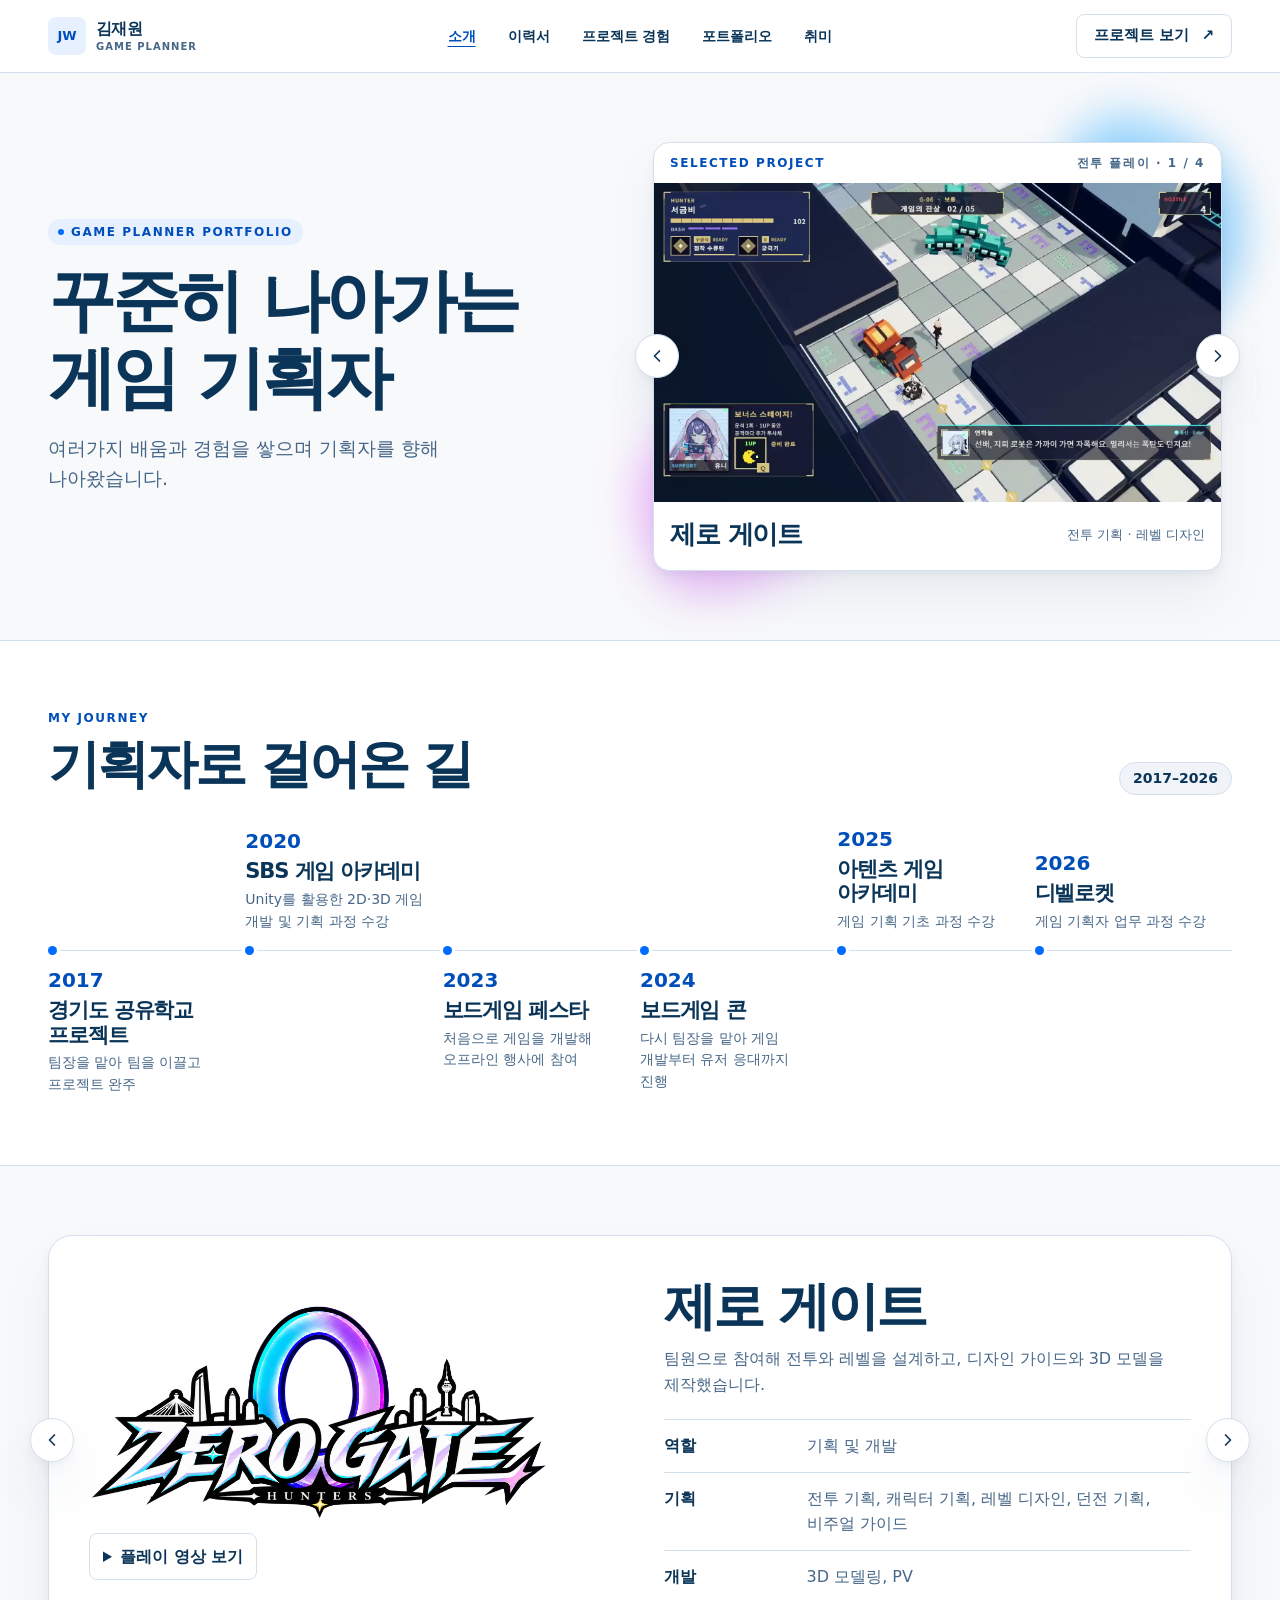
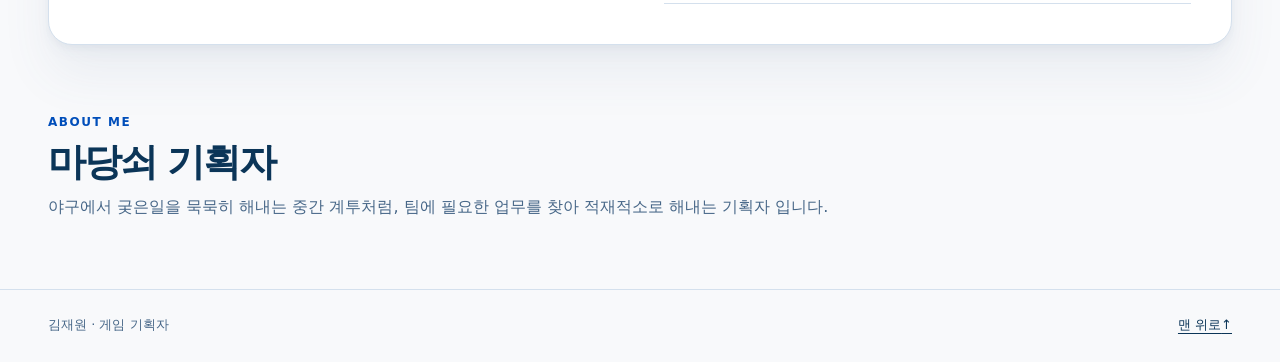
==== index.html @ 3f3bd254 "홈 프로젝트 카드에서 마인스톡을 세 번째로 이동" ====
<!doctype html>
<html lang="ko">
<head>
  <meta charset="utf-8">
  <meta name="viewport" content="width=device-width, initial-scale=1">
  <meta name="description" content="게임 기획자 김재원의 프로젝트, 기획자로 걸어온 연혁, 제로 게이트 작업을 소개합니다.">
  <title>김재원 · 게임 기획자 포트폴리오</title>
  <link rel="stylesheet" href="site-theme.css?v=2">
  <style>
    main { overflow-x: clip; }

    .hero { display: grid; grid-template-columns: minmax(0, 1fr) minmax(0, 1.07fr); align-items: center; gap: clamp(22px, 5vw, 72px); padding-block: var(--section); }
    .hero-copy { display: grid; justify-items: start; gap: 17px; }
    .hero-label { display: inline-flex; align-items: center; gap: 7px; padding: 5px 10px; border-radius: 999px; background: var(--badge); }
    .hero-label::before { content: ''; width: 6px; height: 6px; border-radius: 50%; background: var(--blue); }
    h1 { font-size: clamp(37px, 5.35vw, 80px); line-height: 1.12; letter-spacing: -.055em; }
    .hero-copy p { max-width: 24em; font-size: clamp(15px, 1.5vw, 19px); }
    .hero-visual { position: relative; isolation: isolate; margin: 0 10px 0 0; }
    .hero-visual::before, .hero-visual::after { content: ''; position: absolute; z-index: -1; filter: blur(22px); opacity: .39; pointer-events: none; }
    .hero-visual::before { left: -18px; bottom: -11px; width: 38%; height: 42%; border-radius: 53% 47% 63% 37%; background: var(--pink); transform: rotate(-17deg); }
    .hero-visual::after { right: -22px; top: -15px; width: 35%; height: 49%; border-radius: 35% 65% 58% 42%; background: var(--cyan); transform: rotate(22deg); }
    .preview-frame, .case-frame { overflow: hidden; border: 1px solid var(--hairline); border-radius: 16px; background: var(--paper); box-shadow: var(--elevation); }
    .project-track { display: grid; grid-auto-flow: column; grid-auto-columns: 100%; transform: translateX(calc(-100% * var(--project-index, 0))); transition: transform 260ms ease; }
    .preview { display: flex; flex-direction: column; min-width: 0; }
    .preview-label { display: flex; justify-content: space-between; flex-wrap: wrap; gap: 4px 12px; padding: 12px 16px; }
    .preview-label span:last-child { color: var(--slate); }
    .preview img { aspect-ratio: 16 / 9; object-fit: cover; background: var(--pebble); }
    .preview img.project-image-contained { object-fit: contain; background: #181410; }
    .preview figcaption { display: flex; flex: 1; align-items: center; justify-content: space-between; flex-wrap: wrap; gap: 4px 16px; padding: 12px 16px 14px; }
    .preview figcaption strong { font-size: clamp(18px, 2.05vw, 26px); letter-spacing: -.045em; }
    .preview figcaption span { color: var(--slate); font-size: 13px; }
    .project-arrow { position: absolute; z-index: 1; top: 50%; display: grid; place-items: center; width: 44px; height: 44px; padding: 0; transform: translateY(-50%); border: 1px solid var(--hairline); border-radius: 50%; background: var(--paper); color: var(--navy); box-shadow: var(--elevation); cursor: pointer; }
    .project-arrow[hidden] { display: none; }
    .project-arrow:hover { border-color: var(--blue); color: var(--cobalt); }
    .project-arrow-prev { left: -18px; }
    .project-arrow-next { right: -18px; }
    .project-status { position: absolute; width: 1px; height: 1px; overflow: hidden; clip-path: inset(50%); white-space: nowrap; }

    .history { padding-block: var(--section); border-block: 1px solid var(--hairline); background: var(--paper); }
    .history-heading { display: flex; flex-wrap: wrap; align-items: end; justify-content: space-between; gap: 16px; }
    .history-heading h2 { margin-top: 8px; }
    .range { display: inline-flex; align-items: center; min-height: 32px; padding: 4px 13px; border: 1px solid var(--hairline); border-radius: 999px; background: var(--pebble); font-size: 14px; font-weight: 740; font-variant-numeric: tabular-nums; }
    .milestones { position: relative; display: grid; grid-template-columns: repeat(6, minmax(0, 1fr)); grid-template-rows: auto 16px auto; grid-auto-flow: column; margin: 32px 0 0; padding: 0; list-style: none; }
    .milestones::before { content: ''; position: absolute; grid-area: 2 / 1 / 3 / -1; inset: calc(50% - .5px) 0 auto 4px; height: 1px; background: var(--hairline); }
    .milestones li { display: grid; grid-row: 1 / -1; grid-template-rows: subgrid; min-width: 0; padding-inline-end: clamp(8px, 1.45vw, 18px); }
    .milestones li::before { content: ''; z-index: 1; grid-row: 2; align-self: center; width: 9px; height: 9px; border-radius: 50%; background: var(--blue); box-shadow: 0 0 0 3px var(--paper); }
    .milestone-copy { display: grid; grid-row: 3; align-self: start; gap: 6px; padding-top: 10px; }
    .milestone-above .milestone-copy { grid-row: 1; align-self: end; padding: 0 0 10px; }
    .milestones time { color: var(--cobalt); font-size: 20px; line-height: 1.2; font-weight: 760; font-variant-numeric: tabular-nums; }
    .milestones h3 { margin-bottom: 5px; font-size: clamp(17px, 1.65vw, 24px); }
    .milestones p { max-width: 17em; font-size: 14px; line-height: 1.55; }

    .case-section { position: relative; isolation: isolate; padding-block: var(--section); }
    .case-frame { border-radius: 24px; }
    .case-panel { display: grid; grid-template-columns: minmax(0, 1fr) minmax(0, 1fr); align-content: start; align-items: start; gap: 24px clamp(18px, 4vw, 48px); padding: clamp(20px, 3.3vw, 40px); }
    .case-media { display: grid; align-self: center; justify-items: start; gap: 12px; }
    .case-logo { width: min(100%, 460px); }
    .case-copy { display: grid; gap: 10px; }
    .responsibilities { margin: 12px 0 0; border-top: 1px solid var(--hairline); }
    .responsibilities > div { display: grid; grid-template-columns: minmax(64px, .35fr) minmax(0, 1fr); align-items: baseline; gap: 8px; padding: 13px 0; border-bottom: 1px solid var(--hairline); }
    .responsibilities dt { font-weight: 760; }
    .responsibilities dd { margin: 0; color: var(--slate); }
    .play-video { width: 100%; }
    .play-video summary { width: fit-content; min-height: 44px; padding: 10px 13px; border: 1px solid var(--hairline); border-radius: 8px; color: var(--navy); cursor: pointer; font-weight: 720; }
    .play-video summary:hover { background: var(--pebble); }
    .play-video video { display: block; width: 100%; margin-top: 16px; border-radius: 8px; }
    .story { display: grid; gap: 10px; padding-bottom: var(--section); }
    .story h2 { font-size: clamp(25px, 3vw, 38px); }
    .site-foot { border-top: 1px solid var(--hairline); }
    .footer-inner { display: flex; justify-content: space-between; align-items: center; flex-wrap: wrap; gap: 6px 16px; min-height: 72px; padding-block: 8px; font-size: 13px; }
    .footer-inner a { display: inline-flex; align-items: center; min-height: 44px; text-underline-offset: 4px; }

    @media (max-width: 899px) {
      .milestones { grid-template-columns: 1fr; grid-template-rows: none; grid-auto-flow: row; gap: 16px; margin-top: 24px; }
      .milestones::before { grid-area: auto; inset: 9px auto 0 calc(50% - .5px); width: 1px; height: auto; }
      .milestones li { grid-row: auto; grid-template-columns: minmax(0, 1fr) 24px minmax(0, 1fr); grid-template-rows: auto; padding: 0; }
      .milestones li::before { grid-area: 1 / 2; justify-self: center; align-self: start; margin-top: 6px; }
      .milestone-copy { grid-area: 1 / 3; padding: 0; }
      .milestone-above .milestone-copy { grid-area: 1 / 1; align-self: start; padding: 0; text-align: right; }
      .milestones time { font-size: 17px; }
      .milestones h3 { margin-bottom: 3px; font-size: 17px; }
      .milestones p { max-width: none; }
    }

    @media (max-width: 760px) {
      .hero { grid-template-columns: 1fr; }
      .hero-copy { gap: 12px; }
      .hero-visual { width: min(100% - 8px, 560px); }
      .hero-visual::after { right: -12px; }
      .project-arrow-prev { left: -8px; }
      .project-arrow-next { right: -8px; }
      .case-panel { grid-template-columns: 1fr; }
    }

    @media (max-width: 380px) {
      .preview-label, .preview figcaption { padding-inline: 11px; }
    }

    @media (prefers-reduced-motion: reduce) {
      html { scroll-behavior: auto; }
      .project-track { transition: none; }
    }
  </style>
</head>
<body>
  <a class="skip" href="#intro">본문 바로가기</a>
  <header class="site-head">
    <div class="wrap header-inner">
      <a class="site-brand" href="#intro" aria-label="김재원 포트폴리오 첫 화면">
        <span class="site-brand-mark" aria-hidden="true">JW</span>
        <span><strong>김재원</strong><small>GAME PLANNER</small></span>
      </a>
      <nav aria-label="주요 메뉴">
        <a href="#intro" aria-current="page">소개</a>
        <a href="page.html?section=resume">이력서</a>
        <a href="page.html?section=experience">프로젝트 경험</a>
        <a href="page.html?section=portfolio">포트폴리오</a>
        <a href="page.html?section=hobby">취미</a>
      </nav>
      <a class="site-button site-button-secondary" href="#zero-gate">프로젝트 보기 <span aria-hidden="true">↗</span></a>
    </div>
  </header>

  <main>
    <section id="intro" class="hero wrap" aria-labelledby="intro-title">
      <div class="hero-copy">
        <div class="kicker hero-label">GAME PLANNER PORTFOLIO</div>
        <h1 id="intro-title">꾸준히 나아가는<br>게임 기획자</h1>
        <p>여러가지 배움과 경험을 쌓으며 기획자를 향해 나아왔습니다.</p>
      </div>
      <div class="hero-visual" data-project-carousel role="group" aria-label="대표 프로젝트 미리보기">
        <div class="preview-frame">
          <div class="project-track" id="project-previews">
            <figure class="preview">
              <div class="preview-label kicker"><span>SELECTED PROJECT</span><span>전투 플레이 · 1 / 4</span></div>
              <img src="assets/zerogate-hero-poster.webp" width="1600" height="900" alt="제로 게이트에서 캐릭터가 격자형 전투 구역의 로봇과 마주한 실제 플레이 화면">
              <figcaption><strong data-project-title>제로 게이트</strong><span>전투 기획 · 레벨 디자인</span></figcaption>
            </figure>
            <figure class="preview" aria-hidden="true" inert>
              <div class="preview-label kicker"><span>SELECTED PROJECT</span><span>전투 플레이 · 2 / 4</span></div>
              <img src="assets/comstock-gameplay.png" width="1323" height="746" alt="컴스톡에서 캐릭터가 여러 몬스터를 상대하는 전투 플레이 화면">
              <figcaption><strong data-project-title>컴스톡</strong><span>전투 기획 · 컨텐츠 세부 기획</span></figcaption>
            </figure>
            <figure class="preview" aria-hidden="true" inert>
              <div class="preview-label kicker"><span>SELECTED PROJECT</span><span>채굴 플레이 · 3 / 4</span></div>
              <img src="assets/minestock-gameplay.png" width="941" height="531" alt="마인스톡의 골드 채굴과 장비 상점 화면">
              <figcaption><strong data-project-title>마인스톡</strong><span>컨셉 기획, 시스템 개발</span></figcaption>
            </figure>
            <figure class="preview" aria-hidden="true" inert>
              <div class="preview-label kicker"><span>SELECTED PROJECT</span><span>추리 플레이 · 4 / 4</span></div>
              <img class="project-image-contained" src="assets/imitation-game-gameplay.png" width="1238" height="756" alt="이미테이션 게임의 플레이 화면으로, 내 신분과 심문 기록, 상대 정보가 나란히 표시되어 있습니다.">
              <figcaption><strong data-project-title>이미테이션 게임</strong><span>컨셉 · 컨텐츠 · 시스템 기획, 개발, QA</span></figcaption>
            </figure>
          </div>
        </div>
        <button class="project-arrow project-arrow-prev" type="button" data-project-direction="-1" aria-label="이전 프로젝트" aria-controls="project-previews" hidden>
          <svg width="20" height="20" viewBox="0 0 24 24" fill="none" stroke="currentColor" stroke-width="2" stroke-linecap="round" stroke-linejoin="round" aria-hidden="true"><path d="m15 6-6 6 6 6"/></svg>
        </button>
        <button class="project-arrow project-arrow-next" type="button" data-project-direction="1" aria-label="다음 프로젝트" aria-controls="project-previews" hidden>
          <svg width="20" height="20" viewBox="0 0 24 24" fill="none" stroke="currentColor" stroke-width="2" stroke-linecap="round" stroke-linejoin="round" aria-hidden="true"><path d="m9 6 6 6-6 6"/></svg>
        </button>
        <span class="project-status" role="status"></span>
      </div>
    </section>

    <section class="history" id="history" aria-labelledby="history-title">
      <div class="wrap">
        <div class="history-heading">
          <div><div class="kicker">MY JOURNEY</div><h2 id="history-title">기획자로 걸어온 길</h2></div>
          <span class="range">2017–2026</span>
        </div>
        <ol class="milestones">
          <li><div class="milestone-copy"><time datetime="2017">2017</time><div><h3>경기도 공유학교 프로젝트</h3><p>팀장을 맡아 팀을 이끌고 프로젝트 완주</p></div></div></li>
          <li class="milestone-above"><div class="milestone-copy"><time datetime="2020">2020</time><div><h3>SBS 게임 아카데미</h3><p>Unity를 활용한 2D·3D 게임 개발 및 기획 과정 수강</p></div></div></li>
          <li><div class="milestone-copy"><time datetime="2023">2023</time><div><h3>보드게임 페스타</h3><p>처음으로 게임을 개발해 오프라인 행사에 참여</p></div></div></li>
          <li><div class="milestone-copy"><time datetime="2024">2024</time><div><h3>보드게임 콘</h3><p>다시 팀장을 맡아 게임 개발부터 유저 응대까지 진행</p></div></div></li>
          <li class="milestone-above"><div class="milestone-copy"><time datetime="2025">2025</time><div><h3>아텐츠 게임 아카데미</h3><p>게임 기획 기초 과정 수강</p></div></div></li>
          <li class="milestone-above"><div class="milestone-copy"><time datetime="2026">2026</time><div><h3>디벨로켓</h3><p>게임 기획자 업무 과정 수강</p></div></div></li>
        </ol>
      </div>
    </section>

    <section class="case-section wrap" id="zero-gate" data-project-carousel aria-label="대표 프로젝트 상세">
      <div class="case-frame">
        <div class="project-track" id="project-details">
          <article class="case-panel">
            <div class="case-media">
              <img class="case-logo" src="assets/zerogate-hunters-logo.png" width="1808" height="870" alt="제로 게이트 헌터스 로고" loading="lazy" decoding="async">
              <details class="play-video">
                <summary>플레이 영상 보기</summary>
                <video controls playsinline preload="none" poster="assets/zerogate-hero-poster.webp" aria-label="제로 게이트 전투 플레이 영상">
                  <source src="assets/zerogate-hero.mp4" type="video/mp4">
                  <a href="assets/zerogate-hero.mp4">제로 게이트 영상 파일 열기</a>
                </video>
              </details>
            </div>
            <div class="case-copy">
              <h2 id="case-title" data-project-title>제로 게이트</h2>
              <p>팀원으로 참여해 전투와 레벨을 설계하고, 디자인 가이드와 3D 모델을 제작했습니다.</p>
              <dl class="responsibilities">
                <div><dt>역할</dt><dd>기획 및 개발</dd></div>
                <div><dt>기획</dt><dd>전투 기획, 캐릭터 기획, 레벨 디자인, 던전 기획, 비주얼 가이드</dd></div>
                <div><dt>개발</dt><dd>3D 모델링, PV</dd></div>
              </dl>
            </div>
          </article>
          <article class="case-panel" aria-hidden="true" inert>
            <div class="case-media">
              <img class="case-logo" src="assets/comstock-logo.png" width="2115" height="643" alt="컴스톡 로고" loading="lazy" decoding="async">
            </div>
            <div class="case-copy">
              <h2 data-project-title>컴스톡</h2>
              <p>팀원으로 참여해 전투와 세부 컨텐츠를 기획하고 유니티를 사용해 버티컬 슬라이스 개발과 PV제작을 담당하였습니다.</p>
              <dl class="responsibilities">
                <div><dt>역할</dt><dd>기획 및 개발</dd></div>
                <div><dt>기획</dt><dd>전투 기획, 컨텐츠 세부 기획</dd></div>
                <div><dt>개발</dt><dd>버티컬 슬라이스 제작, PV, 마케팅 영상</dd></div>
              </dl>
            </div>
          </article>
        </div>
      </div>
      <button class="project-arrow project-arrow-prev" type="button" data-project-direction="-1" aria-label="이전 프로젝트 상세" aria-controls="project-details" hidden>
        <svg width="20" height="20" viewBox="0 0 24 24" fill="none" stroke="currentColor" stroke-width="2" stroke-linecap="round" stroke-linejoin="round" aria-hidden="true"><path d="m15 6-6 6 6 6"/></svg>
      </button>
      <button class="project-arrow project-arrow-next" type="button" data-project-direction="1" aria-label="다음 프로젝트 상세" aria-controls="project-details" hidden>
        <svg width="20" height="20" viewBox="0 0 24 24" fill="none" stroke="currentColor" stroke-width="2" stroke-linecap="round" stroke-linejoin="round" aria-hidden="true"><path d="m9 6 6 6-6 6"/></svg>
      </button>
      <span class="project-status" role="status"></span>
    </section>

    <section class="story wrap" id="story" aria-labelledby="story-title">
      <div class="kicker">ABOUT ME</div>
      <h2 id="story-title">마당쇠 기획자</h2>
      <p>야구에서 궂은일을 묵묵히 해내는 중간 계투처럼, 팀에 필요한 업무를 찾아 적재적소로 해내는 기획자 입니다.</p>
    </section>
  </main>

  <footer class="site-foot"><div class="wrap footer-inner"><p>김재원 · 게임 기획자</p><a href="#intro">맨 위로 <span aria-hidden="true">↑</span></a></div></footer>
  <script>
    document.querySelectorAll('[data-project-carousel]').forEach(carousel => {
      const track = carousel.querySelector('.project-track');
      const slides = [...track.children];
      const status = carousel.querySelector('.project-status');
      let active = 0;

      const move = direction => {
        slides[active].querySelectorAll('.play-video').forEach(player => {
          player.querySelector('video').pause();
          player.open = false;
        });
        active = (active + direction + slides.length) % slides.length;
        track.style.setProperty('--project-index', active);
        slides.forEach((slide, index) => {
          slide.inert = index !== active;
          slide.setAttribute('aria-hidden', String(slide.inert));
        });
        status.textContent = `${slides[active].querySelector('[data-project-title]').textContent}, ${active + 1} / ${slides.length}`;
      };

      carousel.querySelectorAll('[data-project-direction]').forEach(button => {
        button.addEventListener('click', () => move(Number(button.dataset.projectDirection)));
        button.hidden = false;
      });
      carousel.addEventListener('keydown', event => {
        if (!event.target.closest('[data-project-direction]') || event.altKey || event.ctrlKey || event.metaKey || !['ArrowLeft', 'ArrowRight'].includes(event.key)) return;
        event.preventDefault();
        move(event.key === 'ArrowRight' ? 1 : -1);
      });
    });
  </script>
</body>
</html>
---- site-theme.css ----
:root {
  color-scheme: light;
  --navy: #0b3558;
  --blue: #006bff;
  --slate: #476788;
  --cloud: #f8f9fb;
  --paper: #fff;
  --pebble: #f0f3f8;
  --hairline: #d4e0ed;
  --cobalt: #004eba;
  --badge: #e6f0ff;
  --pink: #e55cff;
  --cyan: #0099ff;
  --elevation: 0 4px 5px rgba(71, 103, 136, .04), 0 8px 15px rgba(71, 103, 136, .03), 0 30px 50px rgba(71, 103, 136, .08);
  --page-width: 1200px;
  --inset: clamp(20px, 4vw, 48px);
  --section: clamp(40px, 5.4vw, 72px);
}

*, *::before, *::after { box-sizing: border-box; }
html { scroll-behavior: smooth; }
body {
  margin: 0;
  background: var(--cloud);
  color: var(--navy);
  font: 400 16px/1.6 Manrope, Pretendard, 'Apple SD Gothic Neo', 'Malgun Gothic', system-ui, sans-serif;
  word-break: keep-all;
  overflow-wrap: anywhere;
}
h1, h2, h3, p, figure { margin: 0; }
h1, h2, h3 { line-height: 1.16; font-weight: 750; letter-spacing: -.055em; }
h2 { font-size: clamp(30px, 4.25vw, 52px); }
p { color: var(--slate); }
a { color: inherit; }
img { display: block; width: 100%; height: auto; }
:focus-visible { outline: 2px solid var(--blue); outline-offset: 4px; }
[id] { scroll-margin-top: 95px; }
.wrap { width: min(var(--page-width), calc(100% - 2 * var(--inset))); margin-inline: auto; }
.kicker { color: var(--cobalt); font-size: 12px; line-height: 1.35; font-weight: 760; letter-spacing: .13em; }
.skip { position: absolute; z-index: 3; left: var(--inset); top: 12px; padding: 8px 12px; transform: translateY(-150%); background: var(--paper); }
.skip:focus { transform: none; }

.site-head { position: sticky; z-index: 2; top: 0; border-bottom: 1px solid var(--hairline); background: var(--paper); }
.header-inner { min-height: 72px; display: grid; grid-template-columns: 1fr auto 1fr; align-items: center; gap: 16px; }
.site-brand { display: flex; align-items: center; gap: 10px; width: fit-content; text-decoration: none; }
.site-brand-mark { display: grid; place-items: center; width: 38px; height: 38px; border-radius: 8px; background: var(--badge); color: var(--cobalt); font-size: 13px; font-weight: 800; }
.site-brand strong { display: block; font-size: 16px; line-height: 1.25; letter-spacing: -.035em; }
.site-brand small { display: block; margin-top: 2px; color: var(--slate); font-size: 10px; line-height: 1.15; letter-spacing: .10em; font-weight: 700; }
.header-inner nav { display: flex; flex-wrap: wrap; align-items: center; justify-content: center; gap: clamp(8px, 2vw, 24px); }
.header-inner nav a { display: inline-flex; align-items: center; min-height: 44px; padding-inline: 4px; font-size: 14px; font-weight: 690; text-decoration: none; }
.header-inner nav a:hover, .header-inner nav a[aria-current='page'] { color: var(--cobalt); text-decoration: underline; text-underline-offset: 5px; }
.site-button { display: inline-flex; align-items: center; justify-content: center; gap: 12px; width: fit-content; min-height: 48px; padding: 10px 17px; border: 1px solid transparent; border-radius: 8px; font-size: 15px; font-weight: 720; line-height: 1.45; text-decoration: none; }
.site-button-secondary { justify-self: end; min-height: 44px; border-color: var(--hairline); background: var(--paper); }
.site-button-secondary:hover { border-color: var(--slate); background: var(--pebble); }

@media (max-width: 760px) {
  .header-inner { grid-template-columns: minmax(0, 1fr); gap: 0; padding-top: 8px; }
  .header-inner nav { justify-content: flex-start; gap: 4px 12px; }
  .header-inner .site-button-secondary { display: none; }
}

@media (max-width: 380px) {
  .header-inner nav { gap: 4px; }
  .header-inner nav a { font-size: 12px; }
  .site-brand { gap: 7px; }
  .site-brand-mark { width: 31px; height: 31px; }
  .site-brand small { display: none; }
}
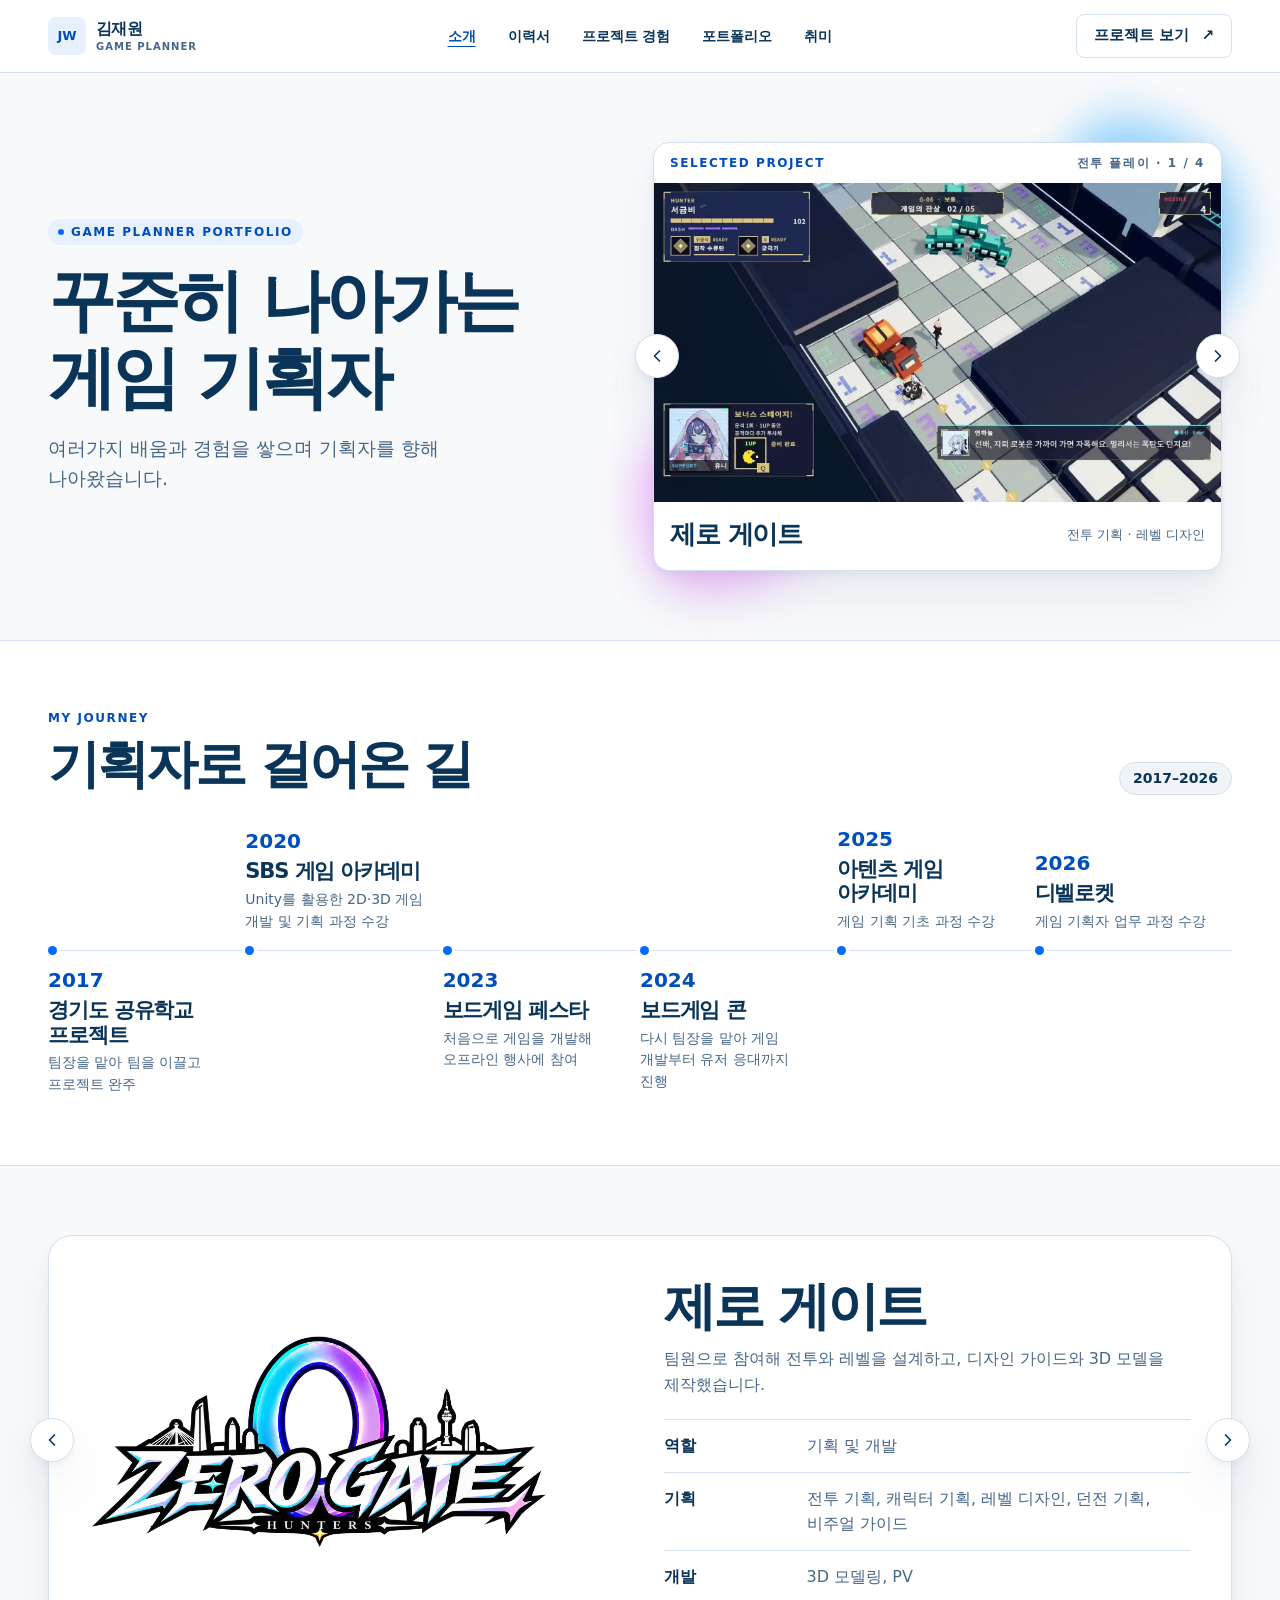
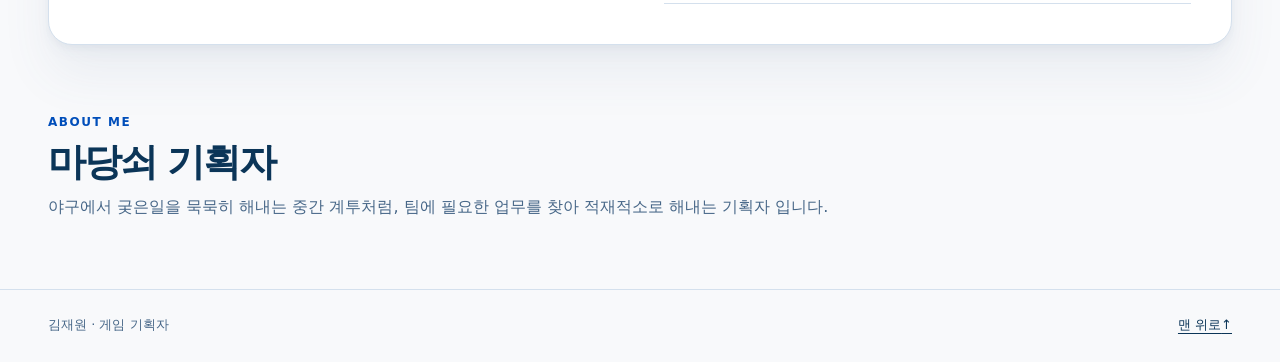
==== commit 15d9a52a: "제로 게이트 플레이 영상 보기 버튼 제거" ====
--- a/index.html
+++ b/index.html
@@ -60,10 +60,6 @@
     .responsibilities > div { display: grid; grid-template-columns: minmax(64px, .35fr) minmax(0, 1fr); align-items: baseline; gap: 8px; padding: 13px 0; border-bottom: 1px solid var(--hairline); }
     .responsibilities dt { font-weight: 760; }
     .responsibilities dd { margin: 0; color: var(--slate); }
-    .play-video { width: 100%; }
-    .play-video summary { width: fit-content; min-height: 44px; padding: 10px 13px; border: 1px solid var(--hairline); border-radius: 8px; color: var(--navy); cursor: pointer; font-weight: 720; }
-    .play-video summary:hover { background: var(--pebble); }
-    .play-video video { display: block; width: 100%; margin-top: 16px; border-radius: 8px; }
     .story { display: grid; gap: 10px; padding-bottom: var(--section); }
     .story h2 { font-size: clamp(25px, 3vw, 38px); }
     .site-foot { border-top: 1px solid var(--hairline); }
@@ -186,13 +182,6 @@
           <article class="case-panel">
             <div class="case-media">
               <img class="case-logo" src="assets/zerogate-hunters-logo.png" width="1808" height="870" alt="제로 게이트 헌터스 로고" loading="lazy" decoding="async">
-              <details class="play-video">
-                <summary>플레이 영상 보기</summary>
-                <video controls playsinline preload="none" poster="assets/zerogate-hero-poster.webp" aria-label="제로 게이트 전투 플레이 영상">
-                  <source src="assets/zerogate-hero.mp4" type="video/mp4">
-                  <a href="assets/zerogate-hero.mp4">제로 게이트 영상 파일 열기</a>
-                </video>
-              </details>
             </div>
             <div class="case-copy">
               <h2 id="case-title" data-project-title>제로 게이트</h2>
@@ -215,6 +204,34 @@
                 <div><dt>역할</dt><dd>기획 및 개발</dd></div>
                 <div><dt>기획</dt><dd>전투 기획, 컨텐츠 세부 기획</dd></div>
                 <div><dt>개발</dt><dd>버티컬 슬라이스 제작, PV, 마케팅 영상</dd></div>
+              </dl>
+            </div>
+          </article>
+          <article class="case-panel" aria-hidden="true" inert>
+            <div class="case-media">
+              <img class="case-logo" src="assets/minestock-logo.png" width="1536" height="1024" alt="마인스톡 로고" loading="lazy" decoding="async">
+            </div>
+            <div class="case-copy">
+              <h2 data-project-title>마인스톡</h2>
+              <p>팀원으로 참여해 메인 컨셉을 기획하고 밸런스, 시스템을 담당하고 전반적인 개발 업무를 수행했습니다.</p>
+              <dl class="responsibilities">
+                <div><dt>역할</dt><dd>기획 및 개발</dd></div>
+                <div><dt>기획</dt><dd>컨셉 기획, 밸런스 기획, 시스템 기획</dd></div>
+                <div><dt>개발</dt><dd>게임의 전체 개발</dd></div>
+              </dl>
+            </div>
+          </article>
+          <article class="case-panel" aria-hidden="true" inert>
+            <div class="case-media">
+              <img class="case-logo" src="assets/imitation-game-logo.png" width="1774" height="887" alt="이미테이션 게임 로고" loading="lazy" decoding="async">
+            </div>
+            <div class="case-copy">
+              <h2 data-project-title>이미테이션 게임</h2>
+              <p>팀장으로 참여해 팀원들을 이끌며 게임의 컨셉, 루프, 밸런스, 시스템 등 총괄적인 기획과 실물 개발, 대회 당일 손님 응대를 담당했습니다.</p>
+              <dl class="responsibilities">
+                <div><dt>역할</dt><dd>팀장 - 기획, 개발, 응대</dd></div>
+                <div><dt>기획</dt><dd>컨셉 기획, 시나리오 기획, 밸런스 기획, 콘텐츠 기획, 시스템 기획</dd></div>
+                <div><dt>개발</dt><dd>게임 전체 개발</dd></div>
               </dl>
             </div>
           </article>
@@ -245,10 +262,6 @@
       let active = 0;
 
       const move = direction => {
-        slides[active].querySelectorAll('.play-video').forEach(player => {
-          player.querySelector('video').pause();
-          player.open = false;
-        });
         active = (active + direction + slides.length) % slides.length;
         track.style.setProperty('--project-index', active);
         slides.forEach((slide, index) => {
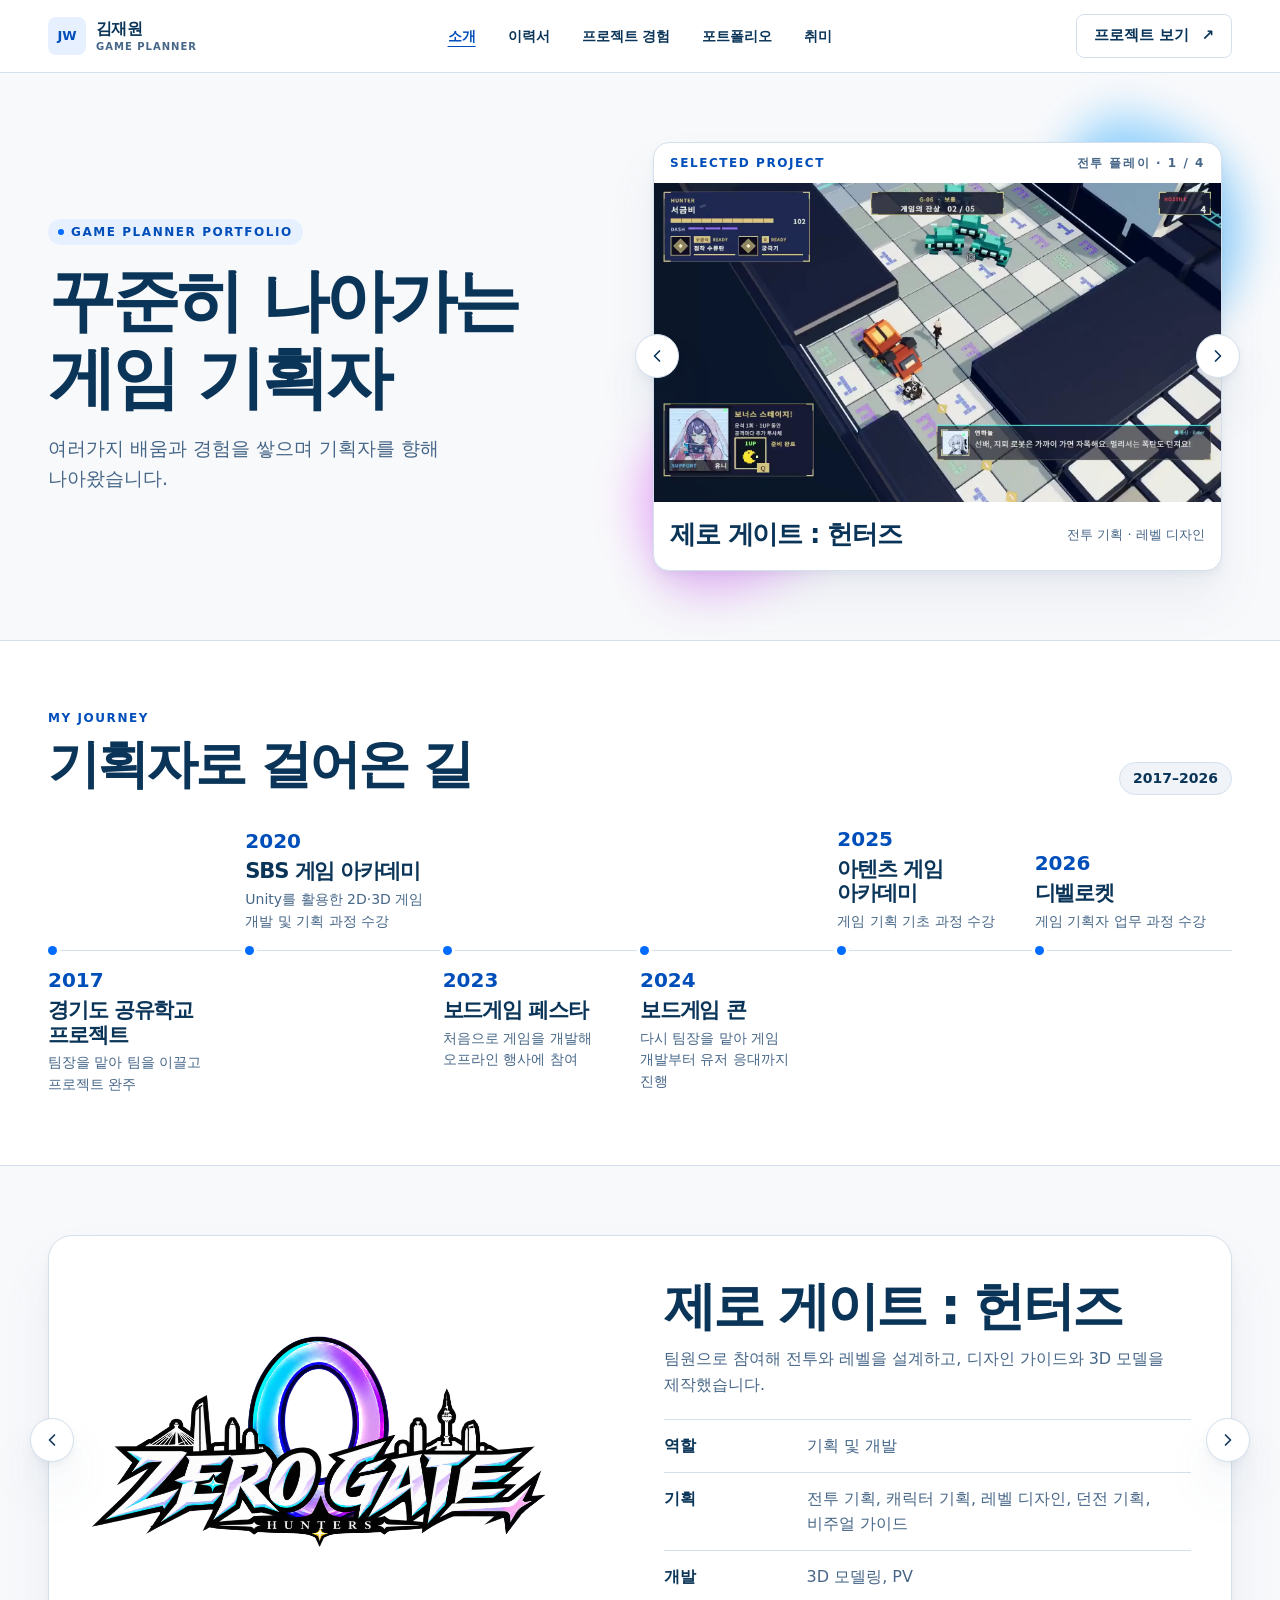
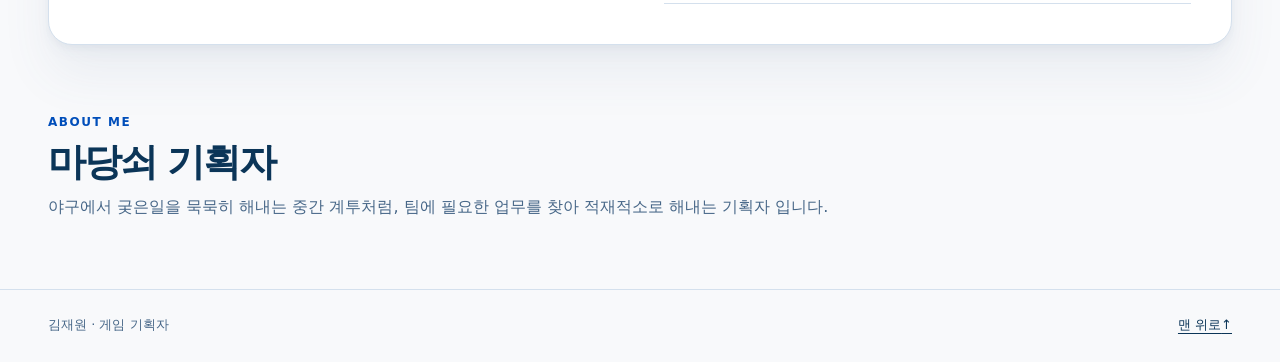
==== commit dc3e8ed7: "프로젝트 기간과 역할 정리 및 제로 게이트 헌터즈 명칭 반영" ====
--- a/index.html
+++ b/index.html
@@ -3,7 +3,7 @@
 <head>
   <meta charset="utf-8">
   <meta name="viewport" content="width=device-width, initial-scale=1">
-  <meta name="description" content="게임 기획자 김재원의 프로젝트, 기획자로 걸어온 연혁, 제로 게이트 작업을 소개합니다.">
+  <meta name="description" content="게임 기획자 김재원의 프로젝트, 기획자로 걸어온 연혁, 제로 게이트 : 헌터즈 작업을 소개합니다.">
   <title>김재원 · 게임 기획자 포트폴리오</title>
   <link rel="stylesheet" href="site-theme.css?v=2">
   <style>
@@ -129,8 +129,8 @@
           <div class="project-track" id="project-previews">
             <figure class="preview">
               <div class="preview-label kicker"><span>SELECTED PROJECT</span><span>전투 플레이 · 1 / 4</span></div>
-              <img src="assets/zerogate-hero-poster.webp" width="1600" height="900" alt="제로 게이트에서 캐릭터가 격자형 전투 구역의 로봇과 마주한 실제 플레이 화면">
-              <figcaption><strong data-project-title>제로 게이트</strong><span>전투 기획 · 레벨 디자인</span></figcaption>
+              <img src="assets/zerogate-hero-poster.webp" width="1600" height="900" alt="제로 게이트 : 헌터즈의 격자형 전투 구역에서 캐릭터가 로봇과 마주한 실제 플레이 화면">
+              <figcaption><strong data-project-title>제로 게이트 : 헌터즈</strong><span>전투 기획 · 레벨 디자인</span></figcaption>
             </figure>
             <figure class="preview" aria-hidden="true" inert>
               <div class="preview-label kicker"><span>SELECTED PROJECT</span><span>전투 플레이 · 2 / 4</span></div>
@@ -181,10 +181,10 @@
         <div class="project-track" id="project-details">
           <article class="case-panel">
             <div class="case-media">
-              <img class="case-logo" src="assets/zerogate-hunters-logo.png" width="1808" height="870" alt="제로 게이트 헌터스 로고" loading="lazy" decoding="async">
-            </div>
-            <div class="case-copy">
-              <h2 id="case-title" data-project-title>제로 게이트</h2>
+              <img class="case-logo" src="assets/zerogate-hunters-logo.png" width="1808" height="870" alt="제로 게이트 : 헌터즈 로고" loading="lazy" decoding="async">
+            </div>
+            <div class="case-copy">
+              <h2 id="case-title" data-project-title>제로 게이트 : 헌터즈</h2>
               <p>팀원으로 참여해 전투와 레벨을 설계하고, 디자인 가이드와 3D 모델을 제작했습니다.</p>
               <dl class="responsibilities">
                 <div><dt>역할</dt><dd>기획 및 개발</dd></div>
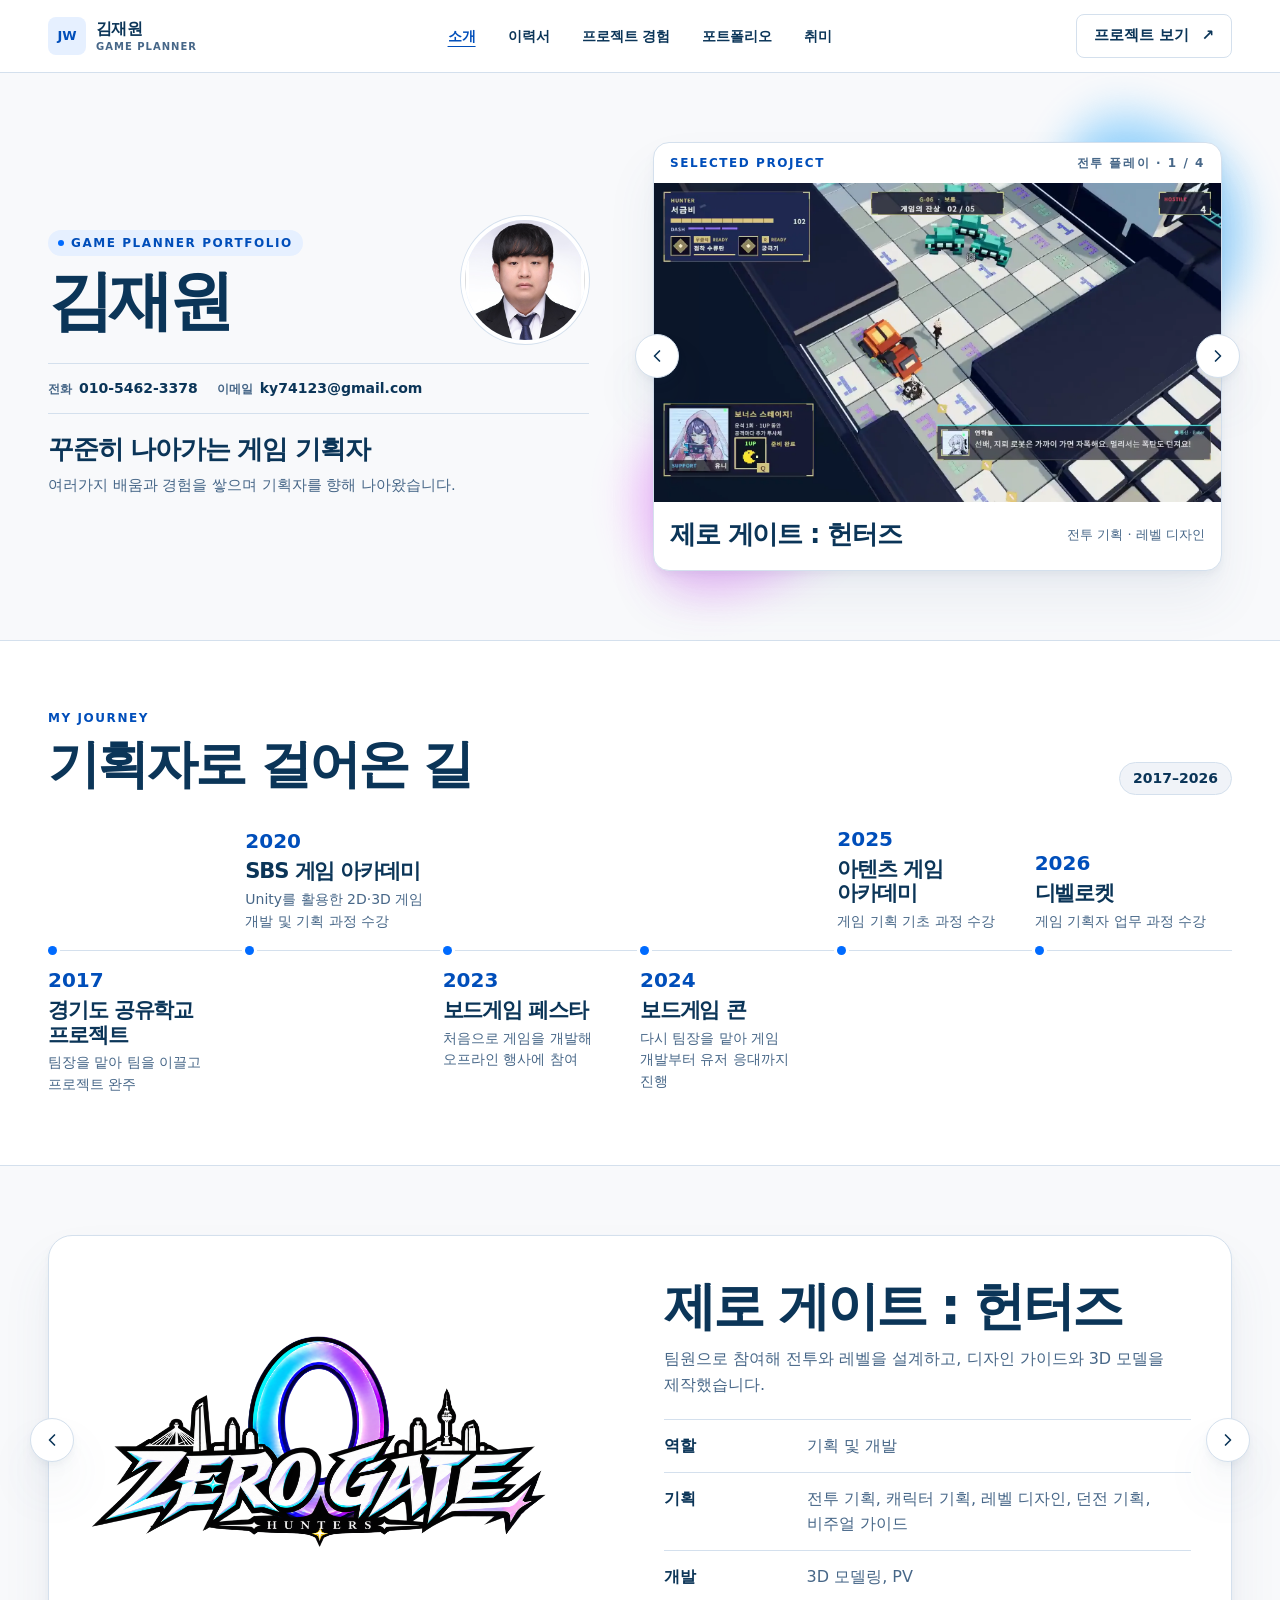
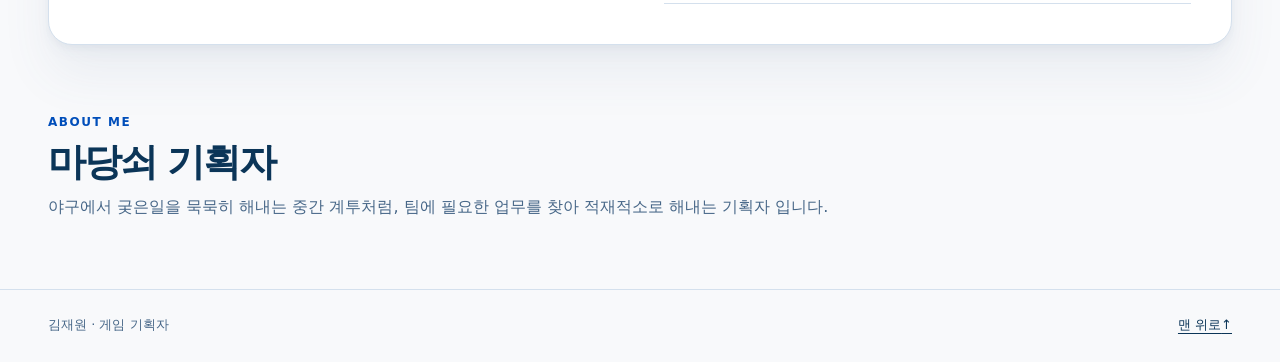
==== commit 21ae2674: "메인 화면에 이름 강조형 프로필 적용" ====
--- a/index.html
+++ b/index.html
@@ -10,11 +10,21 @@
     main { overflow-x: clip; }
 
     .hero { display: grid; grid-template-columns: minmax(0, 1fr) minmax(0, 1.07fr); align-items: center; gap: clamp(22px, 5vw, 72px); padding-block: var(--section); }
-    .hero-copy { display: grid; justify-items: start; gap: 17px; }
+    .hero-copy { display: grid; justify-items: start; gap: 19px; }
+    .hero-identity { width: 100%; display: flex; align-items: center; justify-content: space-between; gap: 14px; }
     .hero-label { display: inline-flex; align-items: center; gap: 7px; padding: 5px 10px; border-radius: 999px; background: var(--badge); }
     .hero-label::before { content: ''; width: 6px; height: 6px; border-radius: 50%; background: var(--blue); }
-    h1 { font-size: clamp(37px, 5.35vw, 80px); line-height: 1.12; letter-spacing: -.055em; }
-    .hero-copy p { max-width: 24em; font-size: clamp(15px, 1.5vw, 19px); }
+    .hero-name { margin-top: 12px; color: var(--navy); font-size: clamp(40px, 5.1vw, 69px); line-height: 1; font-weight: 790; letter-spacing: -.07em; }
+    .hero-portrait { display: block; flex: none; width: clamp(82px, 10vw, 139px); aspect-ratio: 1; object-fit: cover; object-position: center 30%; border: 4px solid var(--paper); border-radius: 50%; background: var(--badge); box-shadow: 0 0 0 1px var(--hairline); }
+    .hero-contacts { display: flex; flex-wrap: wrap; gap: 5px 19px; width: 100%; margin: 0; padding-block: 13px; border-block: 1px solid var(--hairline); }
+    .hero-contacts > div { display: flex; align-items: baseline; gap: 2px 7px; }
+    .hero-contacts dt { color: var(--slate); font-size: 12px; font-weight: 700; }
+    .hero-contacts dd { margin: 0; color: var(--navy); font-size: 14px; font-weight: 675; font-variant-numeric: tabular-nums; }
+    .hero-contacts a { text-decoration: none; }
+    .hero-contacts a:hover, .hero-contacts a:focus-visible { text-decoration: underline; text-underline-offset: 3px; }
+    .hero-message { display: grid; gap: 7px; }
+    .hero-message h2 { font-size: clamp(20px, 2vw, 28px); line-height: 1.3; letter-spacing: -.045em; }
+    .hero-message p { max-width: 36em; font-size: clamp(14px, 1.15vw, 16px); }
     .hero-visual { position: relative; isolation: isolate; margin: 0 10px 0 0; }
     .hero-visual::before, .hero-visual::after { content: ''; position: absolute; z-index: -1; filter: blur(22px); opacity: .39; pointer-events: none; }
     .hero-visual::before { left: -18px; bottom: -11px; width: 38%; height: 42%; border-radius: 53% 47% 63% 37%; background: var(--pink); transform: rotate(-17deg); }
@@ -80,7 +90,6 @@
 
     @media (max-width: 760px) {
       .hero { grid-template-columns: 1fr; }
-      .hero-copy { gap: 12px; }
       .hero-visual { width: min(100% - 8px, 560px); }
       .hero-visual::after { right: -12px; }
       .project-arrow-prev { left: -8px; }
@@ -120,9 +129,21 @@
   <main>
     <section id="intro" class="hero wrap" aria-labelledby="intro-title">
       <div class="hero-copy">
-        <div class="kicker hero-label">GAME PLANNER PORTFOLIO</div>
-        <h1 id="intro-title">꾸준히 나아가는<br>게임 기획자</h1>
-        <p>여러가지 배움과 경험을 쌓으며 기획자를 향해 나아왔습니다.</p>
+        <div class="hero-identity">
+          <div>
+            <div class="kicker hero-label">GAME PLANNER PORTFOLIO</div>
+            <h1 class="hero-name" id="intro-title">김재원</h1>
+          </div>
+          <img class="hero-portrait" src="assets/KakaoTalk_20260911_125731636.jpg" alt="김재원 이력서 사진">
+        </div>
+        <dl class="hero-contacts">
+          <div><dt>전화</dt><dd><a href="tel:010-5462-3378">010-5462-3378</a></dd></div>
+          <div><dt>이메일</dt><dd><a href="mailto:ky74123@gmail.com">ky74123@gmail.com</a></dd></div>
+        </dl>
+        <div class="hero-message">
+          <h2>꾸준히 나아가는 게임 기획자</h2>
+          <p>여러가지 배움과 경험을 쌓으며 기획자를 향해 나아왔습니다.</p>
+        </div>
       </div>
       <div class="hero-visual" data-project-carousel role="group" aria-label="대표 프로젝트 미리보기">
         <div class="preview-frame">
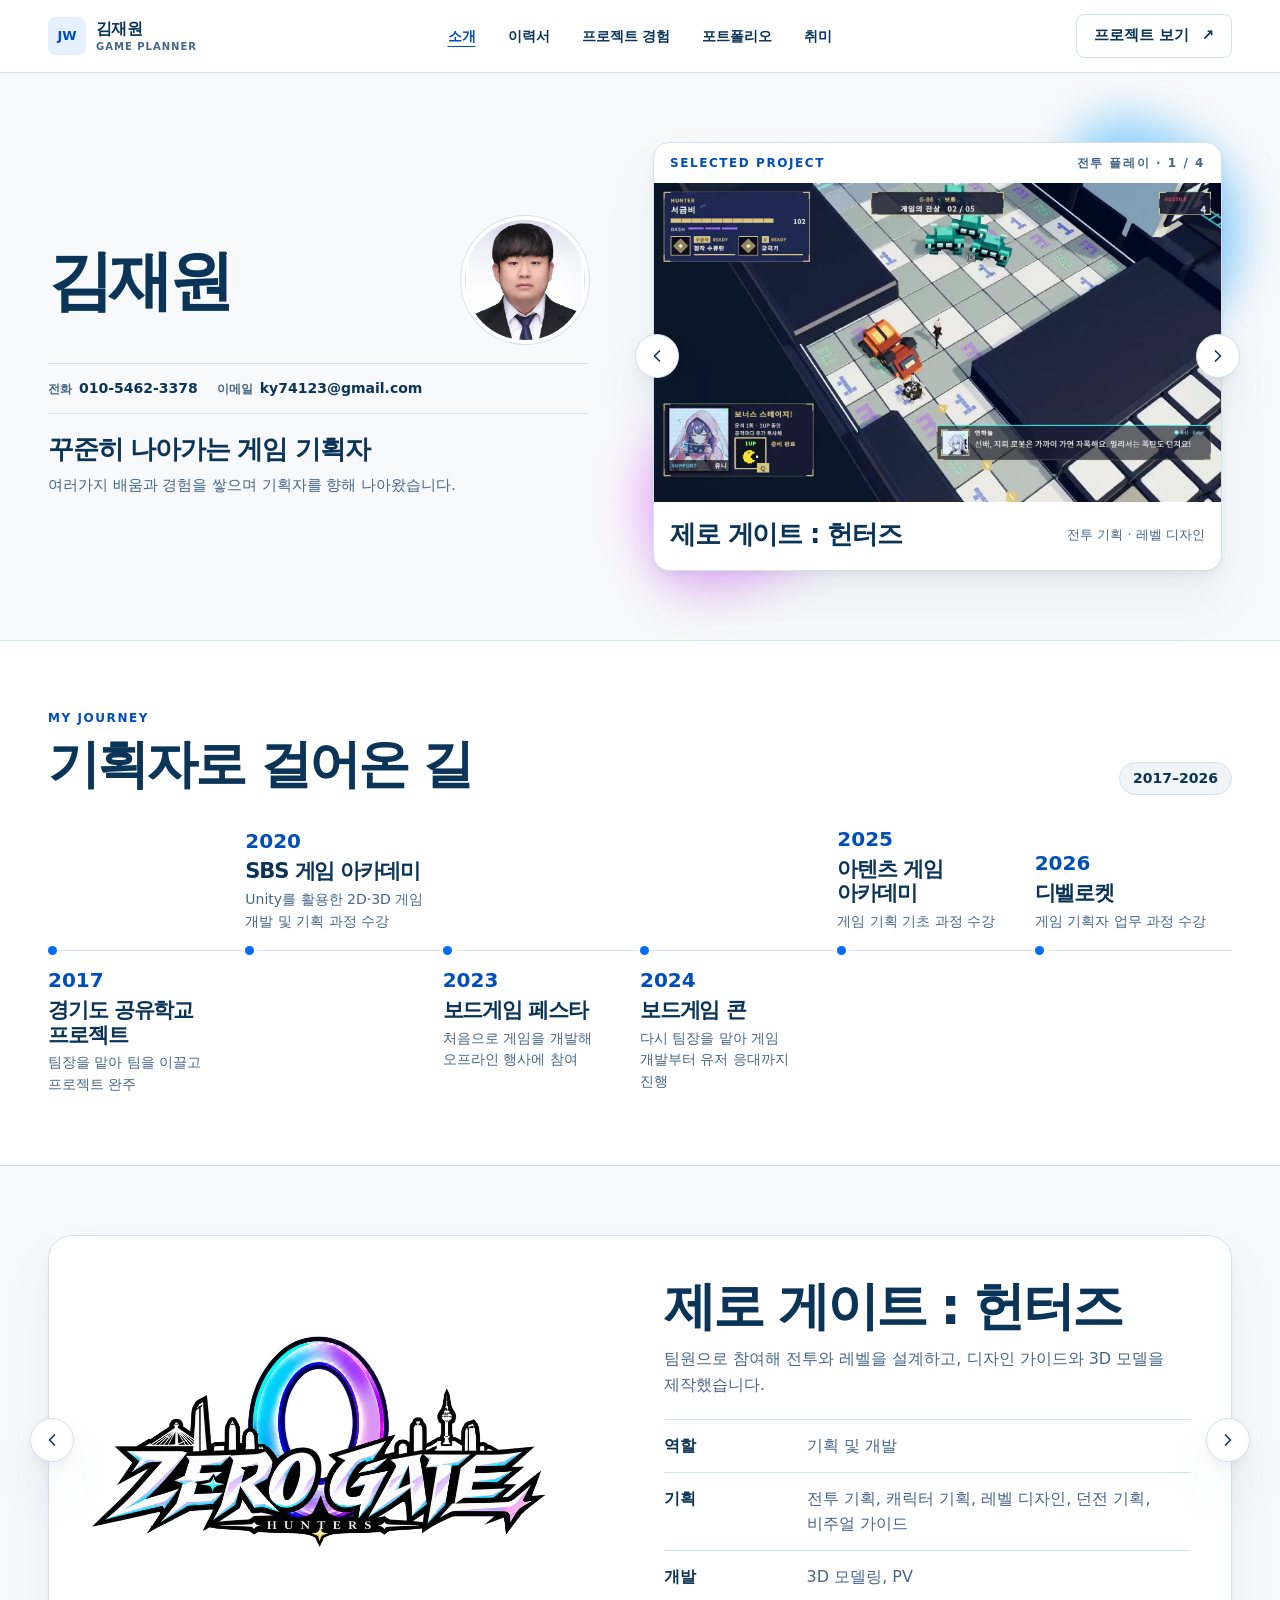
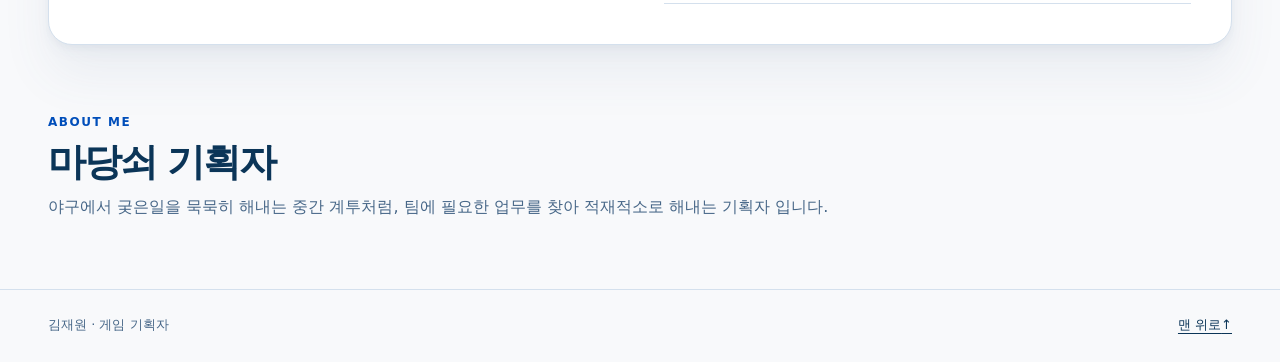
==== commit e27d5163: "메인 프로필 위 포트폴리오 배지 제거" ====
--- a/index.html
+++ b/index.html
@@ -12,9 +12,7 @@
     .hero { display: grid; grid-template-columns: minmax(0, 1fr) minmax(0, 1.07fr); align-items: center; gap: clamp(22px, 5vw, 72px); padding-block: var(--section); }
     .hero-copy { display: grid; justify-items: start; gap: 19px; }
     .hero-identity { width: 100%; display: flex; align-items: center; justify-content: space-between; gap: 14px; }
-    .hero-label { display: inline-flex; align-items: center; gap: 7px; padding: 5px 10px; border-radius: 999px; background: var(--badge); }
-    .hero-label::before { content: ''; width: 6px; height: 6px; border-radius: 50%; background: var(--blue); }
-    .hero-name { margin-top: 12px; color: var(--navy); font-size: clamp(40px, 5.1vw, 69px); line-height: 1; font-weight: 790; letter-spacing: -.07em; }
+    .hero-name { color: var(--navy); font-size: clamp(40px, 5.1vw, 69px); line-height: 1; font-weight: 790; letter-spacing: -.07em; }
     .hero-portrait { display: block; flex: none; width: clamp(82px, 10vw, 139px); aspect-ratio: 1; object-fit: cover; object-position: center 30%; border: 4px solid var(--paper); border-radius: 50%; background: var(--badge); box-shadow: 0 0 0 1px var(--hairline); }
     .hero-contacts { display: flex; flex-wrap: wrap; gap: 5px 19px; width: 100%; margin: 0; padding-block: 13px; border-block: 1px solid var(--hairline); }
     .hero-contacts > div { display: flex; align-items: baseline; gap: 2px 7px; }
@@ -130,10 +128,7 @@
     <section id="intro" class="hero wrap" aria-labelledby="intro-title">
       <div class="hero-copy">
         <div class="hero-identity">
-          <div>
-            <div class="kicker hero-label">GAME PLANNER PORTFOLIO</div>
-            <h1 class="hero-name" id="intro-title">김재원</h1>
-          </div>
+          <h1 class="hero-name" id="intro-title">김재원</h1>
           <img class="hero-portrait" src="assets/KakaoTalk_20260911_125731636.jpg" alt="김재원 이력서 사진">
         </div>
         <dl class="hero-contacts">
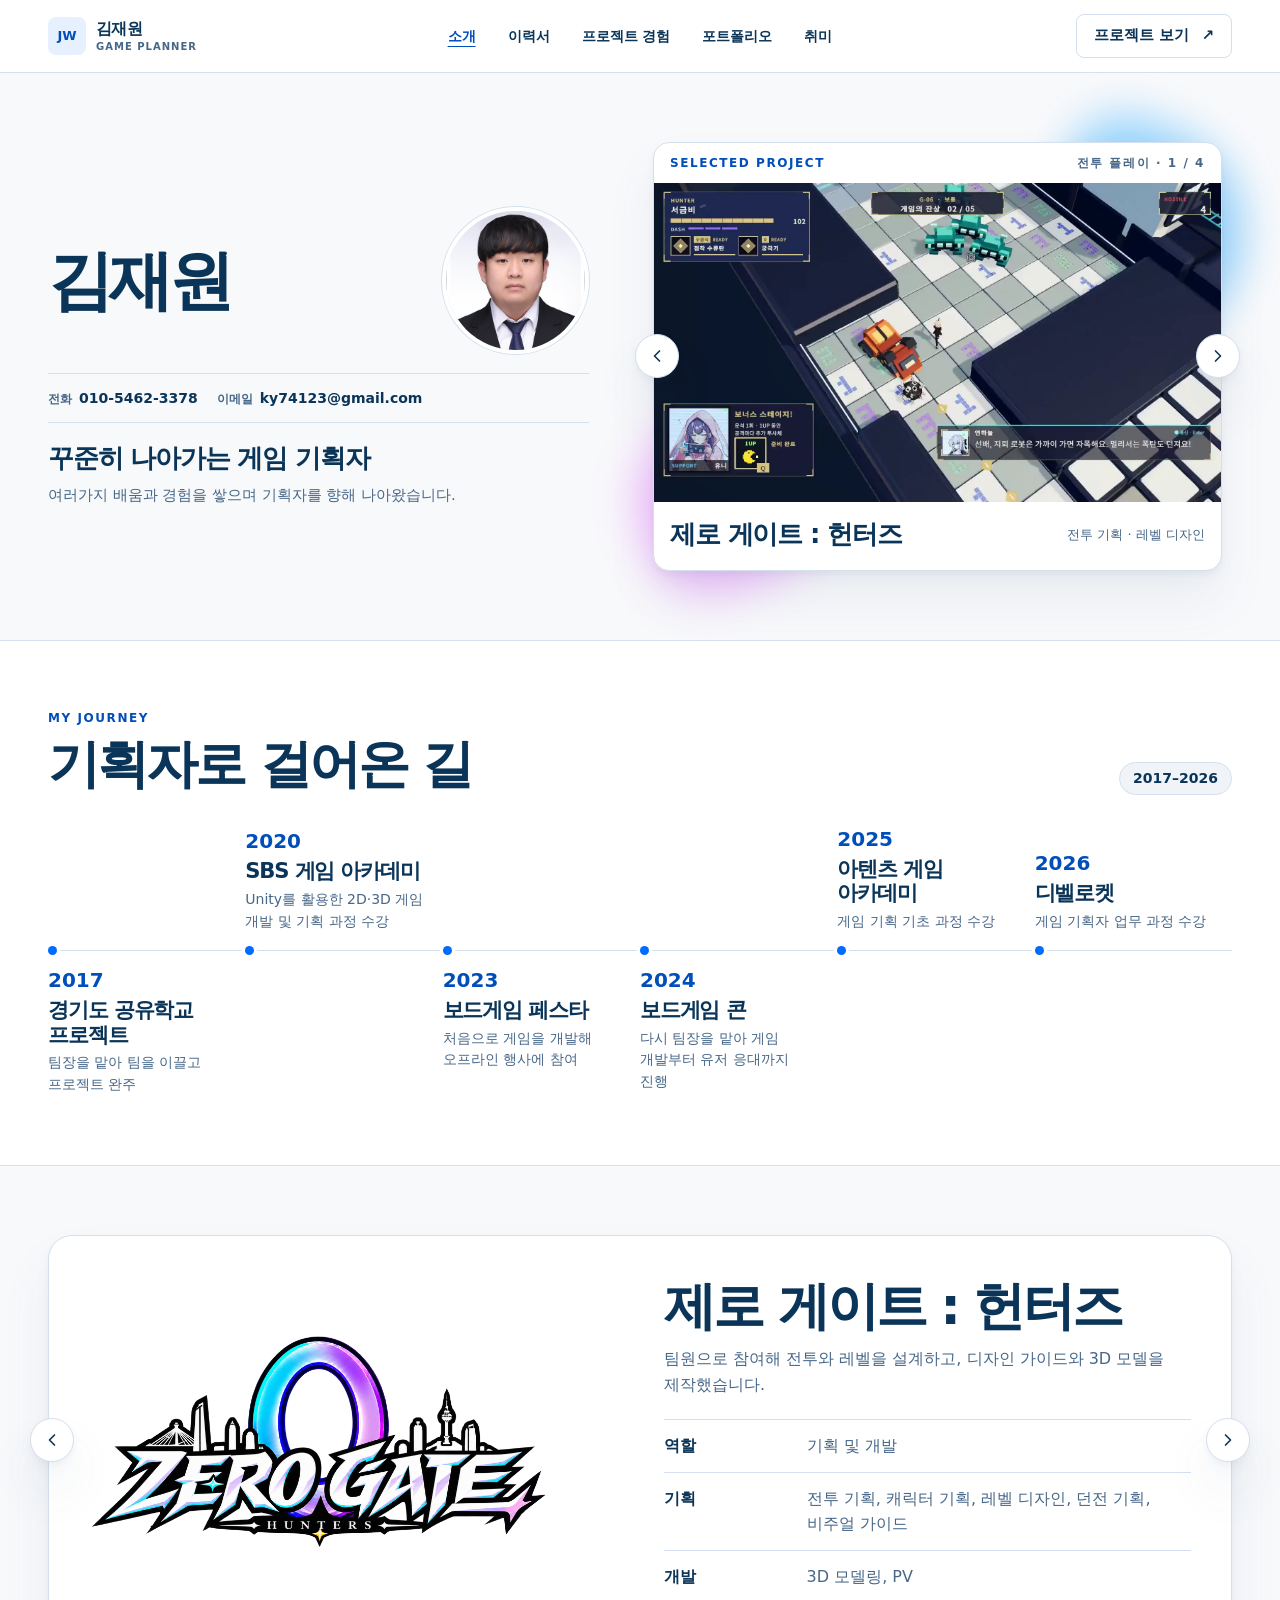
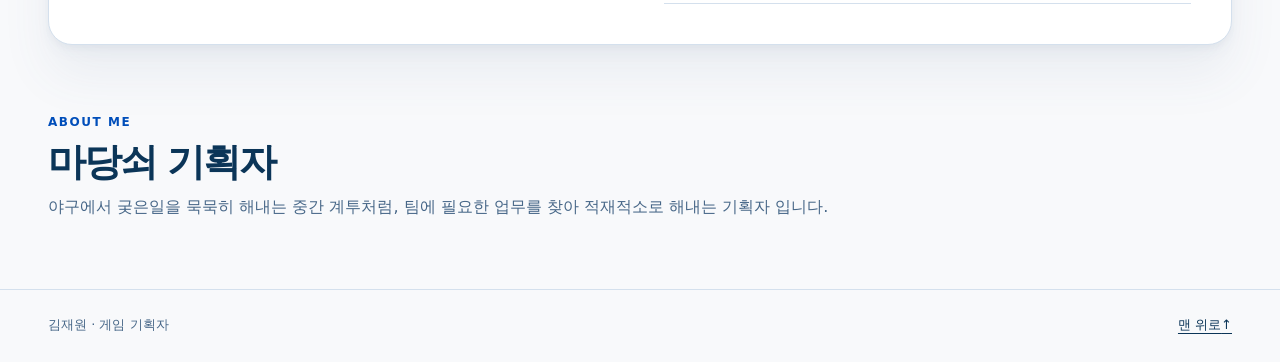
==== commit 5bbf2d1b: "메인 이력서 사진 크기 확대" ====
--- a/index.html
+++ b/index.html
@@ -13,7 +13,7 @@
     .hero-copy { display: grid; justify-items: start; gap: 19px; }
     .hero-identity { width: 100%; display: flex; align-items: center; justify-content: space-between; gap: 14px; }
     .hero-name { color: var(--navy); font-size: clamp(40px, 5.1vw, 69px); line-height: 1; font-weight: 790; letter-spacing: -.07em; }
-    .hero-portrait { display: block; flex: none; width: clamp(82px, 10vw, 139px); aspect-ratio: 1; object-fit: cover; object-position: center 30%; border: 4px solid var(--paper); border-radius: 50%; background: var(--badge); box-shadow: 0 0 0 1px var(--hairline); }
+    .hero-portrait { display: block; flex: none; width: clamp(96px, 11.5vw, 160px); aspect-ratio: 1; object-fit: cover; object-position: center 30%; border: 4px solid var(--paper); border-radius: 50%; background: var(--badge); box-shadow: 0 0 0 1px var(--hairline); }
     .hero-contacts { display: flex; flex-wrap: wrap; gap: 5px 19px; width: 100%; margin: 0; padding-block: 13px; border-block: 1px solid var(--hairline); }
     .hero-contacts > div { display: flex; align-items: baseline; gap: 2px 7px; }
     .hero-contacts dt { color: var(--slate); font-size: 12px; font-weight: 700; }
